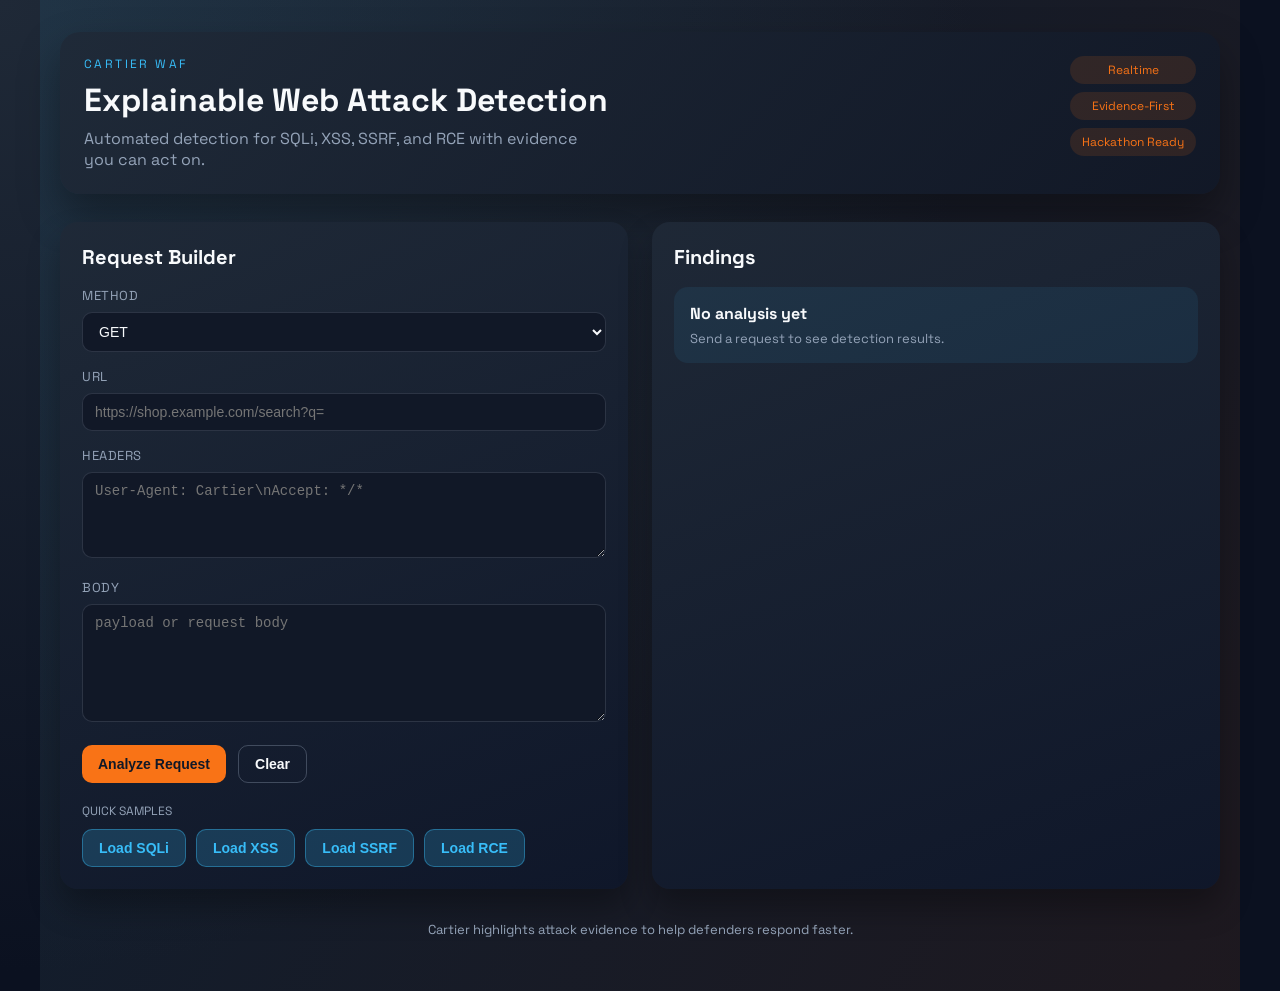
==== python/static/index.html @ ab7e3dc1 "Add Cartier WAF (Python + Java + UI)" ====
<!doctype html>
<html lang="en">
  <head>
    <meta charset="utf-8" />
    <meta name="viewport" content="width=device-width, initial-scale=1" />
    <title>Cartier | Explainable WAF Detection</title>
    <link rel="stylesheet" href="styles.css" />
  </head>
  <body>
    <div class="page">
      <header class="hero">
        <div>
          <p class="eyebrow">Cartier WAF</p>
          <h1>Explainable Web Attack Detection</h1>
          <p class="subtitle">Automated detection for SQLi, XSS, SSRF, and RCE with evidence you can act on.</p>
        </div>
        <div class="hero-badge">
          <span>Realtime</span>
          <span>Evidence-First</span>
          <span>Hackathon Ready</span>
        </div>
      </header>

      <main class="grid">
        <section class="panel input-panel">
          <h2>Request Builder</h2>
          <label>Method</label>
          <select id="method">
            <option>GET</option>
            <option>POST</option>
            <option>PUT</option>
            <option>DELETE</option>
          </select>

          <label>URL</label>
          <input id="url" type="text" placeholder="https://shop.example.com/search?q=" />

          <label>Headers</label>
          <textarea id="headers" rows="4" placeholder="User-Agent: Cartier\nAccept: */*"></textarea>

          <label>Body</label>
          <textarea id="body" rows="6" placeholder="payload or request body"></textarea>

          <div class="actions">
            <button id="analyze">Analyze Request</button>
            <button class="ghost" id="clear">Clear</button>
          </div>

          <div class="samples">
            <p class="section-label">Quick samples</p>
            <div class="sample-buttons">
              <button data-sample="sqli">Load SQLi</button>
              <button data-sample="xss">Load XSS</button>
              <button data-sample="ssrf">Load SSRF</button>
              <button data-sample="rce">Load RCE</button>
            </div>
          </div>
        </section>

        <section class="panel results-panel">
          <h2>Findings</h2>
          <div id="summary" class="summary"></div>
          <div id="findings" class="findings"></div>
        </section>
      </main>

      <footer>
        <p>Cartier highlights attack evidence to help defenders respond faster.</p>
      </footer>
    </div>
    <script src="app.js"></script>
  </body>
</html>
---- python/static/styles.css ----
@import url("https://fonts.googleapis.com/css2?family=Space+Grotesk:wght@400;600;700&display=swap");

:root {
  --bg: #0f172a;
  --panel: #111827;
  --panel-accent: #1f2937;
  --text: #f8fafc;
  --muted: #94a3b8;
  --accent: #f97316;
  --accent-2: #38bdf8;
  --good: #22c55e;
  --warn: #facc15;
  --bad: #ef4444;
}

* {
  box-sizing: border-box;
}

body {
  margin: 0;
  font-family: "Space Grotesk", "IBM Plex Sans", "Trebuchet MS", sans-serif;
  background: radial-gradient(circle at top left, #1f2937, #0b1120 60%);
  color: var(--text);
  min-height: 100vh;
}

.page {
  max-width: 1200px;
  margin: 0 auto;
  padding: 32px 20px 40px;
  background-image: linear-gradient(120deg, rgba(56, 189, 248, 0.08), rgba(249, 115, 22, 0.08));
  background-size: cover;
}

.hero {
  display: flex;
  align-items: flex-start;
  justify-content: space-between;
  gap: 24px;
  padding: 24px;
  border-radius: 20px;
  background: linear-gradient(135deg, rgba(31, 41, 55, 0.9), rgba(17, 24, 39, 0.95));
  box-shadow: 0 20px 40px rgba(0, 0, 0, 0.35);
  animation: fadeIn 0.8s ease;
}

.eyebrow {
  letter-spacing: 0.2em;
  text-transform: uppercase;
  font-size: 12px;
  color: var(--accent-2);
  margin: 0 0 8px;
}

h1 {
  margin: 0;
  font-size: 32px;
}

.subtitle {
  margin: 8px 0 0;
  color: var(--muted);
  max-width: 520px;
}

.hero-badge {
  display: flex;
  flex-direction: column;
  gap: 8px;
}

.hero-badge span {
  padding: 6px 12px;
  border-radius: 999px;
  background: rgba(249, 115, 22, 0.12);
  color: var(--accent);
  font-size: 12px;
  text-align: center;
}

.grid {
  display: grid;
  grid-template-columns: repeat(auto-fit, minmax(280px, 1fr));
  gap: 24px;
  margin-top: 28px;
}

.panel {
  background: linear-gradient(160deg, rgba(31, 41, 55, 0.92), rgba(15, 23, 42, 0.98));
  border-radius: 18px;
  padding: 22px;
  box-shadow: 0 18px 32px rgba(0, 0, 0, 0.3);
  animation: riseIn 0.6s ease;
}

.panel h2 {
  margin-top: 0;
  font-size: 20px;
}

label {
  display: block;
  margin-top: 16px;
  color: var(--muted);
  font-size: 13px;
  letter-spacing: 0.04em;
  text-transform: uppercase;
}

input,
select,
textarea {
  width: 100%;
  margin-top: 8px;
  padding: 10px 12px;
  border-radius: 10px;
  border: 1px solid rgba(148, 163, 184, 0.2);
  background: var(--panel);
  color: var(--text);
  font-size: 14px;
}

textarea {
  resize: vertical;
}

.actions {
  display: flex;
  gap: 12px;
  margin-top: 18px;
}

button {
  border: none;
  border-radius: 10px;
  padding: 10px 16px;
  font-size: 14px;
  cursor: pointer;
  background: var(--accent);
  color: #111827;
  font-weight: 600;
  transition: transform 0.2s ease, box-shadow 0.2s ease;
}

button:hover {
  transform: translateY(-2px);
  box-shadow: 0 8px 16px rgba(249, 115, 22, 0.3);
}

button.ghost {
  background: transparent;
  border: 1px solid rgba(148, 163, 184, 0.35);
  color: var(--text);
}

.samples {
  margin-top: 20px;
}

.section-label {
  margin: 0 0 10px;
  color: var(--muted);
  font-size: 12px;
  text-transform: uppercase;
}

.sample-buttons {
  display: flex;
  flex-wrap: wrap;
  gap: 10px;
}

.sample-buttons button {
  background: rgba(56, 189, 248, 0.2);
  color: var(--accent-2);
  border: 1px solid rgba(56, 189, 248, 0.4);
}

.summary {
  padding: 16px;
  border-radius: 14px;
  background: rgba(56, 189, 248, 0.08);
  margin-bottom: 16px;
}

.summary h3 {
  margin: 0;
  font-size: 16px;
}

.summary p {
  margin: 6px 0 0;
  color: var(--muted);
  font-size: 13px;
}

.finding {
  padding: 14px;
  border-radius: 14px;
  background: var(--panel-accent);
  margin-bottom: 12px;
  border-left: 4px solid var(--accent-2);
}

.finding h4 {
  margin: 0 0 6px;
  font-size: 15px;
}

.finding small {
  color: var(--muted);
}

.evidence {
  margin-top: 10px;
  font-size: 13px;
  color: var(--text);
}

.evidence div {
  padding: 8px 10px;
  background: rgba(15, 23, 42, 0.8);
  border-radius: 10px;
  margin-top: 6px;
  border: 1px solid rgba(148, 163, 184, 0.15);
}

footer {
  margin-top: 32px;
  text-align: center;
  color: var(--muted);
  font-size: 13px;
}

@keyframes fadeIn {
  from {
    opacity: 0;
    transform: translateY(-10px);
  }
  to {
    opacity: 1;
    transform: translateY(0);
  }
}

@keyframes riseIn {
  from {
    opacity: 0;
    transform: translateY(12px);
  }
  to {
    opacity: 1;
    transform: translateY(0);
  }
}

@media (max-width: 900px) {
  .hero {
    flex-direction: column;
  }

  .hero-badge {
    flex-direction: row;
    flex-wrap: wrap;
  }
}
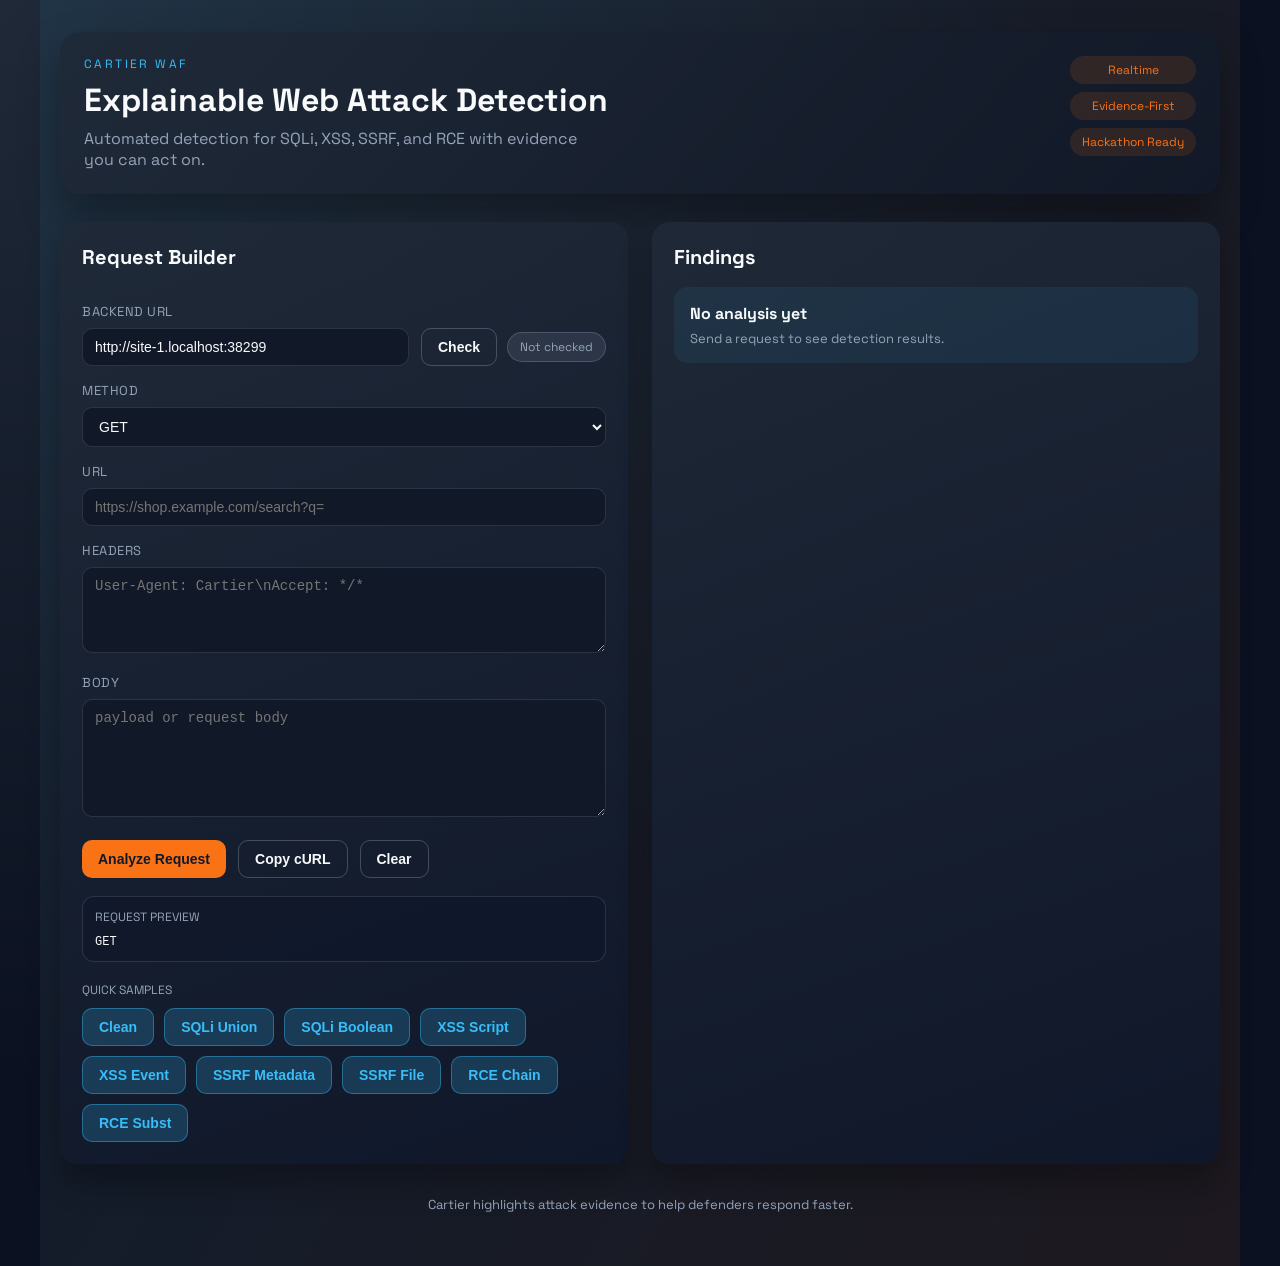
==== commit 98975db9: "Improve UI and add more samples" ====
--- a/python/static/index.html
+++ b/python/static/index.html
@@ -24,6 +24,17 @@
       <main class="grid">
         <section class="panel input-panel">
           <h2>Request Builder</h2>
+          <div class="backend-row">
+            <div class="backend-field">
+              <label>Backend URL</label>
+              <input id="backend" type="text" placeholder="http://localhost:8080" />
+            </div>
+            <div class="backend-actions">
+              <button class="ghost" id="check">Check</button>
+              <span id="status" class="status-pill neutral">Not checked</span>
+            </div>
+          </div>
+
           <label>Method</label>
           <select id="method">
             <option>GET</option>
@@ -43,16 +54,27 @@
 
           <div class="actions">
             <button id="analyze">Analyze Request</button>
+            <button class="ghost" id="copy">Copy cURL</button>
             <button class="ghost" id="clear">Clear</button>
+          </div>
+
+          <div class="preview">
+            <p class="section-label">Request Preview</p>
+            <pre id="preview"></pre>
           </div>
 
           <div class="samples">
             <p class="section-label">Quick samples</p>
             <div class="sample-buttons">
-              <button data-sample="sqli">Load SQLi</button>
-              <button data-sample="xss">Load XSS</button>
-              <button data-sample="ssrf">Load SSRF</button>
-              <button data-sample="rce">Load RCE</button>
+              <button data-sample="clean">Clean</button>
+              <button data-sample="sqli_union">SQLi Union</button>
+              <button data-sample="sqli_boolean">SQLi Boolean</button>
+              <button data-sample="xss_script">XSS Script</button>
+              <button data-sample="xss_event">XSS Event</button>
+              <button data-sample="ssrf_meta">SSRF Metadata</button>
+              <button data-sample="ssrf_file">SSRF File</button>
+              <button data-sample="rce_chain">RCE Chain</button>
+              <button data-sample="rce_subst">RCE Subst</button>
             </div>
           </div>
         </section>
--- a/python/static/styles.css
+++ b/python/static/styles.css
@@ -99,6 +99,49 @@
   font-size: 20px;
 }
 
+.backend-row {
+  display: flex;
+  flex-wrap: wrap;
+  gap: 12px;
+  align-items: flex-end;
+  margin-bottom: 10px;
+}
+
+.backend-field {
+  flex: 1 1 220px;
+}
+
+.backend-actions {
+  display: flex;
+  gap: 10px;
+  align-items: center;
+  margin-top: 22px;
+}
+
+.status-pill {
+  display: inline-flex;
+  align-items: center;
+  padding: 6px 12px;
+  border-radius: 999px;
+  font-size: 12px;
+  border: 1px solid rgba(148, 163, 184, 0.3);
+}
+
+.status-pill.good {
+  background: rgba(34, 197, 94, 0.15);
+  color: var(--good);
+}
+
+.status-pill.bad {
+  background: rgba(239, 68, 68, 0.15);
+  color: var(--bad);
+}
+
+.status-pill.neutral {
+  background: rgba(148, 163, 184, 0.15);
+  color: var(--muted);
+}
+
 label {
   display: block;
   margin-top: 16px;
@@ -127,6 +170,7 @@
 
 .actions {
   display: flex;
+  flex-wrap: wrap;
   gap: 12px;
   margin-top: 18px;
 }
@@ -158,6 +202,22 @@
   margin-top: 20px;
 }
 
+.preview {
+  margin-top: 18px;
+  background: rgba(15, 23, 42, 0.7);
+  border-radius: 12px;
+  padding: 12px;
+  border: 1px solid rgba(148, 163, 184, 0.2);
+}
+
+.preview pre {
+  margin: 0;
+  white-space: pre-wrap;
+  word-break: break-word;
+  font-size: 12px;
+  color: var(--text);
+}
+
 .section-label {
   margin: 0 0 10px;
   color: var(--muted);
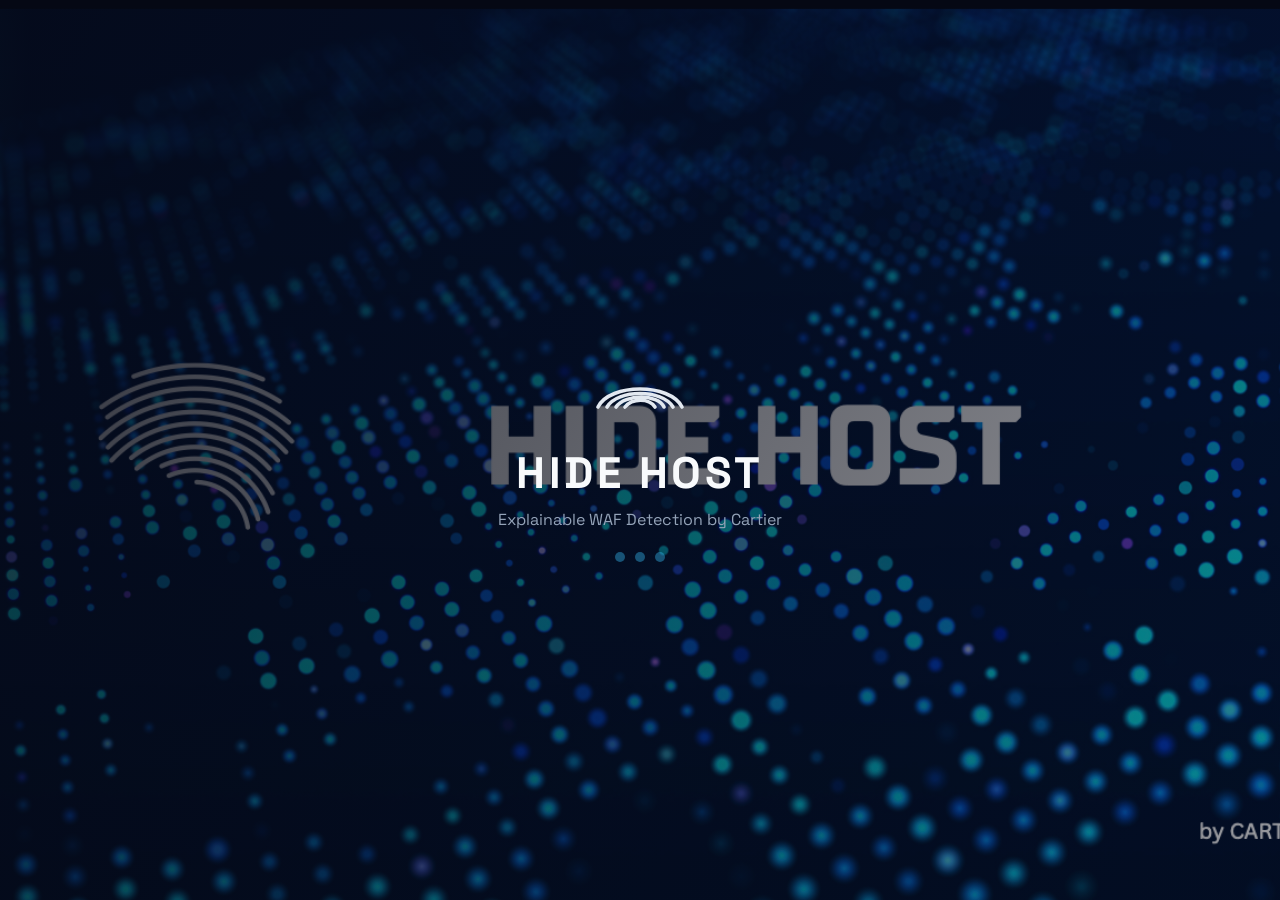
==== commit ff75fab4: "Add loading screen and login UI" ====
--- a/python/static/index.html
+++ b/python/static/index.html
@@ -3,93 +3,141 @@
   <head>
     <meta charset="utf-8" />
     <meta name="viewport" content="width=device-width, initial-scale=1" />
-    <title>Cartier | Explainable WAF Detection</title>
+    <title>HIDE HOST | Cartier WAF</title>
     <link rel="stylesheet" href="styles.css" />
   </head>
   <body>
-    <div class="page">
-      <header class="hero">
-        <div>
-          <p class="eyebrow">Cartier WAF</p>
-          <h1>Explainable Web Attack Detection</h1>
-          <p class="subtitle">Automated detection for SQLi, XSS, SSRF, and RCE with evidence you can act on.</p>
+    <div id="loading" class="loading-screen">
+      <div class="loading-overlay"></div>
+      <div class="loading-content">
+        <div class="brand-mark">
+          <svg viewBox="0 0 200 140" aria-hidden="true">
+            <path d="M30 110c20-40 120-40 140 0" />
+            <path d="M45 110c18-30 92-30 110 0" />
+            <path d="M60 110c15-22 70-22 80 0" />
+            <path d="M75 110c12-15 40-15 50 0" />
+          </svg>
         </div>
-        <div class="hero-badge">
-          <span>Realtime</span>
-          <span>Evidence-First</span>
-          <span>Hackathon Ready</span>
+        <h1>HIDE HOST</h1>
+        <p class="loading-tag">Explainable WAF Detection by Cartier</p>
+        <div class="loading-dots">
+          <span></span><span></span><span></span>
         </div>
-      </header>
+      </div>
+    </div>
 
-      <main class="grid">
-        <section class="panel input-panel">
-          <h2>Request Builder</h2>
-          <div class="backend-row">
-            <div class="backend-field">
-              <label>Backend URL</label>
-              <input id="backend" type="text" placeholder="http://localhost:8080" />
-            </div>
-            <div class="backend-actions">
-              <button class="ghost" id="check">Check</button>
-              <span id="status" class="status-pill neutral">Not checked</span>
-            </div>
+    <div id="login" class="login-screen hidden">
+      <div class="login-card">
+        <p class="eyebrow">HIDE HOST Console</p>
+        <h2>Secure Access</h2>
+        <p class="subtitle">Sign in to review live web-attack evidence.</p>
+        <form id="login-form">
+          <label>Username or Email</label>
+          <input id="login-user" type="text" placeholder="analyst@cartier.ai" />
+
+          <label>Password</label>
+          <input id="login-pass" type="password" placeholder="••••••••" />
+
+          <div class="login-row">
+            <label class="checkbox">
+              <input id="remember" type="checkbox" />
+              Remember me
+            </label>
+            <span class="hint">Demo only</span>
           </div>
 
-          <label>Method</label>
-          <select id="method">
-            <option>GET</option>
-            <option>POST</option>
-            <option>PUT</option>
-            <option>DELETE</option>
-          </select>
+          <button type="submit">Enter Console</button>
+          <p id="login-error" class="error hidden">Please enter both fields.</p>
+        </form>
+      </div>
+    </div>
 
-          <label>URL</label>
-          <input id="url" type="text" placeholder="https://shop.example.com/search?q=" />
+    <div id="app" class="app hidden">
+      <div class="page">
+        <header class="hero">
+          <div>
+            <p class="eyebrow">HIDE HOST</p>
+            <h1>Explainable Web Attack Detection</h1>
+            <p class="subtitle">Automated detection for SQLi, XSS, SSRF, and RCE with evidence you can act on.</p>
+          </div>
+          <div class="hero-badge">
+            <span>Realtime</span>
+            <span>Evidence-First</span>
+            <span>Analyst Ready</span>
+          </div>
+        </header>
 
-          <label>Headers</label>
-          <textarea id="headers" rows="4" placeholder="User-Agent: Cartier\nAccept: */*"></textarea>
+        <main class="grid">
+          <section class="panel input-panel">
+            <h2>Request Builder</h2>
+            <div class="backend-row">
+              <div class="backend-field">
+                <label>Backend URL</label>
+                <input id="backend" type="text" placeholder="http://localhost:8080" />
+              </div>
+              <div class="backend-actions">
+                <button class="ghost" id="check">Check</button>
+                <span id="status" class="status-pill neutral">Not checked</span>
+              </div>
+            </div>
 
-          <label>Body</label>
-          <textarea id="body" rows="6" placeholder="payload or request body"></textarea>
+            <label>Method</label>
+            <select id="method">
+              <option>GET</option>
+              <option>POST</option>
+              <option>PUT</option>
+              <option>DELETE</option>
+            </select>
 
-          <div class="actions">
-            <button id="analyze">Analyze Request</button>
-            <button class="ghost" id="copy">Copy cURL</button>
-            <button class="ghost" id="clear">Clear</button>
-          </div>
+            <label>URL</label>
+            <input id="url" type="text" placeholder="https://shop.example.com/search?q=" />
 
-          <div class="preview">
-            <p class="section-label">Request Preview</p>
-            <pre id="preview"></pre>
-          </div>
+            <label>Headers</label>
+            <textarea id="headers" rows="4" placeholder="User-Agent: Cartier\nAccept: */*"></textarea>
 
-          <div class="samples">
-            <p class="section-label">Quick samples</p>
-            <div class="sample-buttons">
-              <button data-sample="clean">Clean</button>
-              <button data-sample="sqli_union">SQLi Union</button>
-              <button data-sample="sqli_boolean">SQLi Boolean</button>
-              <button data-sample="xss_script">XSS Script</button>
-              <button data-sample="xss_event">XSS Event</button>
-              <button data-sample="ssrf_meta">SSRF Metadata</button>
-              <button data-sample="ssrf_file">SSRF File</button>
-              <button data-sample="rce_chain">RCE Chain</button>
-              <button data-sample="rce_subst">RCE Subst</button>
+            <label>Body</label>
+            <textarea id="body" rows="6" placeholder="payload or request body"></textarea>
+
+            <div class="actions">
+              <button id="analyze">Analyze Request</button>
+              <button class="ghost" id="copy">Copy cURL</button>
+              <button class="ghost" id="clear">Clear</button>
             </div>
-          </div>
-        </section>
 
-        <section class="panel results-panel">
-          <h2>Findings</h2>
-          <div id="summary" class="summary"></div>
-          <div id="findings" class="findings"></div>
-        </section>
-      </main>
+            <div class="preview">
+              <p class="section-label">Request Preview</p>
+              <pre id="preview"></pre>
+            </div>
 
-      <footer>
-        <p>Cartier highlights attack evidence to help defenders respond faster.</p>
-      </footer>
+            <div class="samples">
+              <p class="section-label">Quick samples</p>
+              <div class="sample-buttons">
+                <button data-sample="clean">Clean</button>
+                <button data-sample="sqli_union">SQLi Union</button>
+                <button data-sample="sqli_boolean">SQLi Boolean</button>
+                <button data-sample="xss_script">XSS Script</button>
+                <button data-sample="xss_event">XSS Event</button>
+                <button data-sample="ssrf_meta">SSRF Metadata</button>
+                <button data-sample="ssrf_file">SSRF File</button>
+                <button data-sample="rce_chain">RCE Chain</button>
+                <button data-sample="rce_subst">RCE Subst</button>
+              </div>
+            </div>
+          </section>
+
+          <section class="panel results-panel">
+            <h2>Findings</h2>
+            <div id="summary" class="summary"></div>
+            <div id="findings" class="findings"></div>
+          </section>
+        </main>
+
+        <footer>
+          <p>HIDE HOST highlights attack evidence to help defenders respond faster.</p>
+        </footer>
+      </div>
     </div>
+
     <script src="app.js"></script>
   </body>
 </html>
--- a/python/static/styles.css
+++ b/python/static/styles.css
@@ -1,13 +1,13 @@
 @import url("https://fonts.googleapis.com/css2?family=Space+Grotesk:wght@400;600;700&display=swap");
 
 :root {
-  --bg: #0f172a;
-  --panel: #111827;
-  --panel-accent: #1f2937;
+  --bg: #070b1a;
+  --panel: #0e162b;
+  --panel-accent: #13203a;
   --text: #f8fafc;
   --muted: #94a3b8;
-  --accent: #f97316;
-  --accent-2: #38bdf8;
+  --accent: #38bdf8;
+  --accent-2: #22d3ee;
   --good: #22c55e;
   --warn: #facc15;
   --bad: #ef4444;
@@ -20,17 +20,141 @@
 body {
   margin: 0;
   font-family: "Space Grotesk", "IBM Plex Sans", "Trebuchet MS", sans-serif;
-  background: radial-gradient(circle at top left, #1f2937, #0b1120 60%);
+  background: radial-gradient(circle at top left, #0e1a34, #050814 70%);
   color: var(--text);
   min-height: 100vh;
+}
+
+.hidden {
+  display: none;
+}
+
+.loading-screen {
+  position: fixed;
+  inset: 0;
+  background: #050814 url("hide-host.png") center/cover no-repeat;
+  display: grid;
+  place-items: center;
+  z-index: 50;
+  transition: opacity 0.6s ease;
+}
+
+.loading-screen.fade-out {
+  opacity: 0;
+  pointer-events: none;
+}
+
+.loading-overlay {
+  position: absolute;
+  inset: 0;
+  background: linear-gradient(120deg, rgba(5, 8, 20, 0.85), rgba(5, 8, 20, 0.4));
+}
+
+.loading-content {
+  position: relative;
+  text-align: center;
+  z-index: 1;
+}
+
+.loading-content h1 {
+  margin: 12px 0 8px;
+  font-size: 44px;
+  letter-spacing: 0.08em;
+}
+
+.loading-tag {
+  margin: 0 0 22px;
+  color: var(--muted);
+}
+
+.brand-mark svg {
+  width: 120px;
+  height: 90px;
+}
+
+.brand-mark path {
+  fill: none;
+  stroke: #e2e8f0;
+  stroke-width: 6;
+  stroke-linecap: round;
+}
+
+.loading-dots {
+  display: flex;
+  gap: 10px;
+  justify-content: center;
+}
+
+.loading-dots span {
+  width: 10px;
+  height: 10px;
+  border-radius: 50%;
+  background: var(--accent);
+  opacity: 0.4;
+  animation: pulse 1.2s infinite;
+}
+
+.loading-dots span:nth-child(2) {
+  animation-delay: 0.2s;
+}
+
+.loading-dots span:nth-child(3) {
+  animation-delay: 0.4s;
+}
+
+.login-screen {
+  position: fixed;
+  inset: 0;
+  background: radial-gradient(circle at 20% 20%, rgba(34, 211, 238, 0.15), transparent 50%),
+    radial-gradient(circle at 70% 10%, rgba(56, 189, 248, 0.2), transparent 40%),
+    #050814;
+  display: grid;
+  place-items: center;
+  z-index: 40;
+}
+
+.login-card {
+  width: min(420px, 92vw);
+  background: rgba(14, 22, 43, 0.92);
+  border-radius: 20px;
+  padding: 28px;
+  box-shadow: 0 30px 60px rgba(0, 0, 0, 0.45);
+  border: 1px solid rgba(56, 189, 248, 0.2);
+}
+
+.login-row {
+  display: flex;
+  align-items: center;
+  justify-content: space-between;
+  margin-top: 14px;
+  color: var(--muted);
+  font-size: 12px;
+}
+
+.checkbox {
+  display: flex;
+  align-items: center;
+  gap: 8px;
+  font-size: 12px;
+}
+
+.error {
+  color: var(--bad);
+  margin-top: 12px;
+  font-size: 12px;
 }
 
 .page {
   max-width: 1200px;
   margin: 0 auto;
   padding: 32px 20px 40px;
-  background-image: linear-gradient(120deg, rgba(56, 189, 248, 0.08), rgba(249, 115, 22, 0.08));
-  background-size: cover;
+  background-image: radial-gradient(circle, rgba(56, 189, 248, 0.06) 1px, transparent 2px);
+  background-size: 26px 26px;
+}
+
+.muted {
+  color: var(--muted);
+  font-size: 13px;
 }
 
 .hero {
@@ -40,7 +164,7 @@
   gap: 24px;
   padding: 24px;
   border-radius: 20px;
-  background: linear-gradient(135deg, rgba(31, 41, 55, 0.9), rgba(17, 24, 39, 0.95));
+  background: linear-gradient(135deg, rgba(14, 22, 43, 0.9), rgba(5, 8, 20, 0.95));
   box-shadow: 0 20px 40px rgba(0, 0, 0, 0.35);
   animation: fadeIn 0.8s ease;
 }
@@ -49,7 +173,7 @@
   letter-spacing: 0.2em;
   text-transform: uppercase;
   font-size: 12px;
-  color: var(--accent-2);
+  color: var(--accent);
   margin: 0 0 8px;
 }
 
@@ -73,7 +197,7 @@
 .hero-badge span {
   padding: 6px 12px;
   border-radius: 999px;
-  background: rgba(249, 115, 22, 0.12);
+  background: rgba(56, 189, 248, 0.12);
   color: var(--accent);
   font-size: 12px;
   text-align: center;
@@ -87,11 +211,12 @@
 }
 
 .panel {
-  background: linear-gradient(160deg, rgba(31, 41, 55, 0.92), rgba(15, 23, 42, 0.98));
+  background: linear-gradient(160deg, rgba(14, 22, 43, 0.92), rgba(9, 14, 30, 0.98));
   border-radius: 18px;
   padding: 22px;
   box-shadow: 0 18px 32px rgba(0, 0, 0, 0.3);
   animation: riseIn 0.6s ease;
+  border: 1px solid rgba(56, 189, 248, 0.08);
 }
 
 .panel h2 {
@@ -182,14 +307,14 @@
   font-size: 14px;
   cursor: pointer;
   background: var(--accent);
-  color: #111827;
+  color: #081018;
   font-weight: 600;
   transition: transform 0.2s ease, box-shadow 0.2s ease;
 }
 
 button:hover {
   transform: translateY(-2px);
-  box-shadow: 0 8px 16px rgba(249, 115, 22, 0.3);
+  box-shadow: 0 8px 16px rgba(56, 189, 248, 0.3);
 }
 
 button.ghost {
@@ -202,9 +327,28 @@
   margin-top: 20px;
 }
 
+.section-label {
+  margin: 0 0 10px;
+  color: var(--muted);
+  font-size: 12px;
+  text-transform: uppercase;
+}
+
+.sample-buttons {
+  display: flex;
+  flex-wrap: wrap;
+  gap: 10px;
+}
+
+.sample-buttons button {
+  background: rgba(56, 189, 248, 0.15);
+  color: var(--accent);
+  border: 1px solid rgba(56, 189, 248, 0.35);
+}
+
 .preview {
   margin-top: 18px;
-  background: rgba(15, 23, 42, 0.7);
+  background: rgba(8, 14, 30, 0.7);
   border-radius: 12px;
   padding: 12px;
   border: 1px solid rgba(148, 163, 184, 0.2);
@@ -216,25 +360,6 @@
   word-break: break-word;
   font-size: 12px;
   color: var(--text);
-}
-
-.section-label {
-  margin: 0 0 10px;
-  color: var(--muted);
-  font-size: 12px;
-  text-transform: uppercase;
-}
-
-.sample-buttons {
-  display: flex;
-  flex-wrap: wrap;
-  gap: 10px;
-}
-
-.sample-buttons button {
-  background: rgba(56, 189, 248, 0.2);
-  color: var(--accent-2);
-  border: 1px solid rgba(56, 189, 248, 0.4);
 }
 
 .summary {
@@ -260,7 +385,7 @@
   border-radius: 14px;
   background: var(--panel-accent);
   margin-bottom: 12px;
-  border-left: 4px solid var(--accent-2);
+  border-left: 4px solid var(--accent);
 }
 
 .finding h4 {
@@ -280,7 +405,7 @@
 
 .evidence div {
   padding: 8px 10px;
-  background: rgba(15, 23, 42, 0.8);
+  background: rgba(5, 8, 20, 0.8);
   border-radius: 10px;
   margin-top: 6px;
   border: 1px solid rgba(148, 163, 184, 0.15);
@@ -315,6 +440,18 @@
   }
 }
 
+@keyframes pulse {
+  0%,
+  100% {
+    transform: scale(0.8);
+    opacity: 0.4;
+  }
+  50% {
+    transform: scale(1.1);
+    opacity: 1;
+  }
+}
+
 @media (max-width: 900px) {
   .hero {
     flex-direction: column;
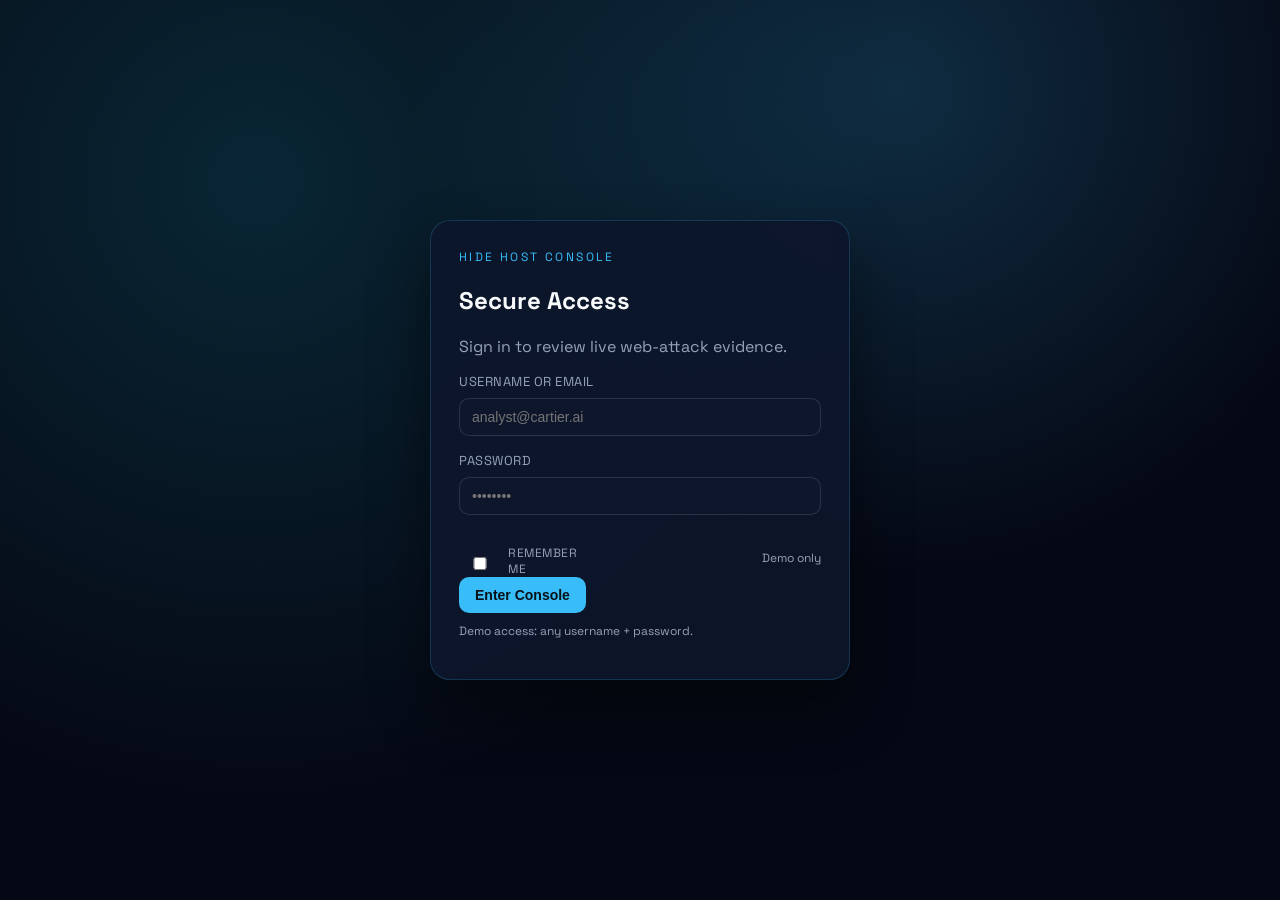
==== commit 52642976: "Fix login flow and improve resilience" ====
--- a/python/static/index.html
+++ b/python/static/index.html
@@ -46,7 +46,8 @@
             <span class="hint">Demo only</span>
           </div>
 
-          <button type="submit">Enter Console</button>
+          <button id="login-button" type="submit">Enter Console</button>
+          <p class="hint">Demo access: any username + password.</p>
           <p id="login-error" class="error hidden">Please enter both fields.</p>
         </form>
       </div>
--- a/python/static/styles.css
+++ b/python/static/styles.css
@@ -131,6 +131,12 @@
   font-size: 12px;
 }
 
+.hint {
+  color: var(--muted);
+  font-size: 12px;
+  margin-top: 10px;
+}
+
 .checkbox {
   display: flex;
   align-items: center;
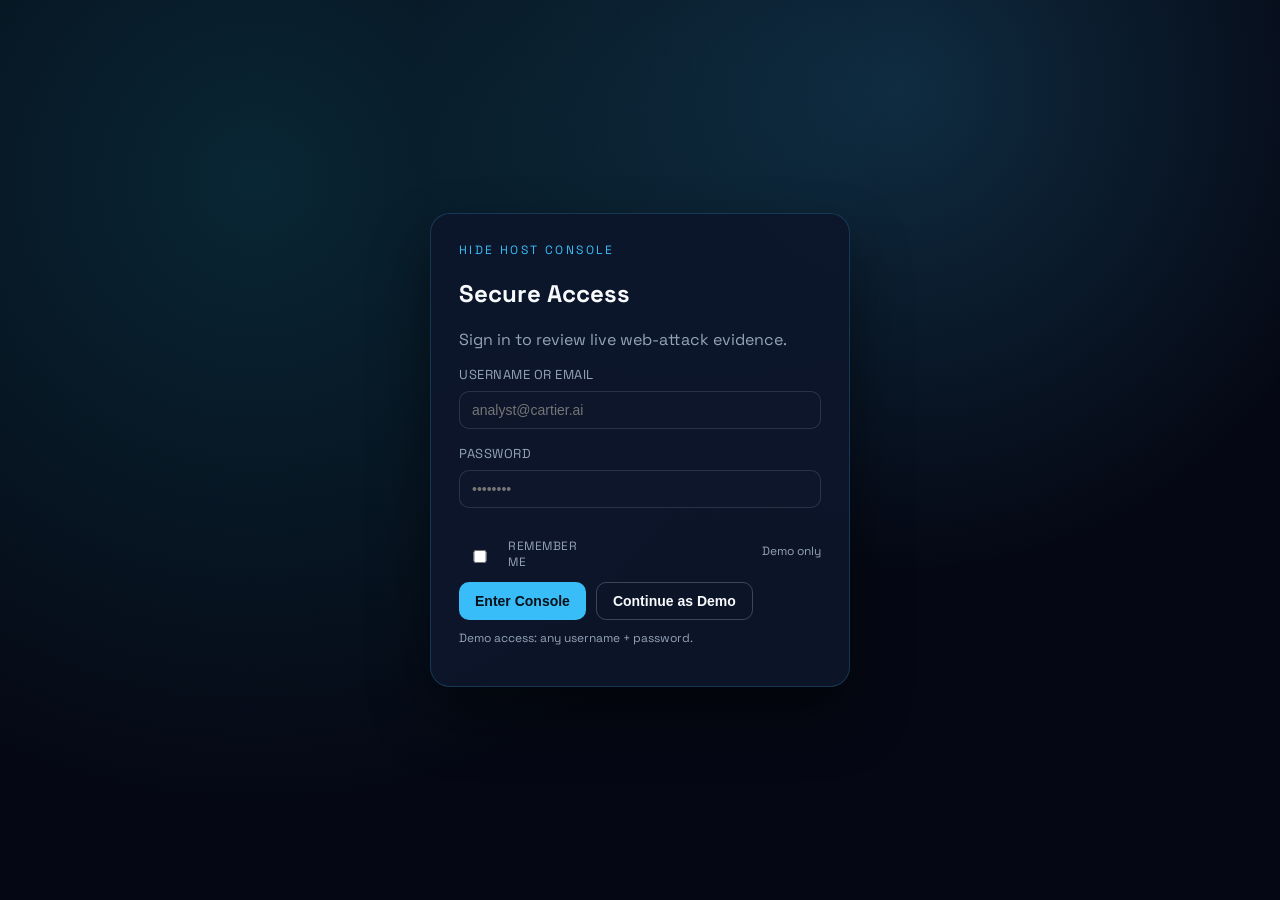
==== commit e5add327: "Add demo login fallback and cache bust" ====
--- a/python/static/index.html
+++ b/python/static/index.html
@@ -4,7 +4,7 @@
     <meta charset="utf-8" />
     <meta name="viewport" content="width=device-width, initial-scale=1" />
     <title>HIDE HOST | Cartier WAF</title>
-    <link rel="stylesheet" href="styles.css" />
+    <link rel="stylesheet" href="styles.css?v=3" />
   </head>
   <body>
     <div id="loading" class="loading-screen">
@@ -46,7 +46,10 @@
             <span class="hint">Demo only</span>
           </div>
 
-          <button id="login-button" type="submit">Enter Console</button>
+          <div class="login-actions">
+            <button id="login-button" type="submit">Enter Console</button>
+            <button id="skip-login" type="button" class="ghost">Continue as Demo</button>
+          </div>
           <p class="hint">Demo access: any username + password.</p>
           <p id="login-error" class="error hidden">Please enter both fields.</p>
         </form>
@@ -139,6 +142,6 @@
       </div>
     </div>
 
-    <script src="app.js"></script>
+    <script src="app.js?v=3"></script>
   </body>
 </html>
--- a/python/static/styles.css
+++ b/python/static/styles.css
@@ -122,6 +122,13 @@
   border: 1px solid rgba(56, 189, 248, 0.2);
 }
 
+.login-actions {
+  display: flex;
+  flex-wrap: wrap;
+  gap: 10px;
+  margin-top: 12px;
+}
+
 .login-row {
   display: flex;
   align-items: center;
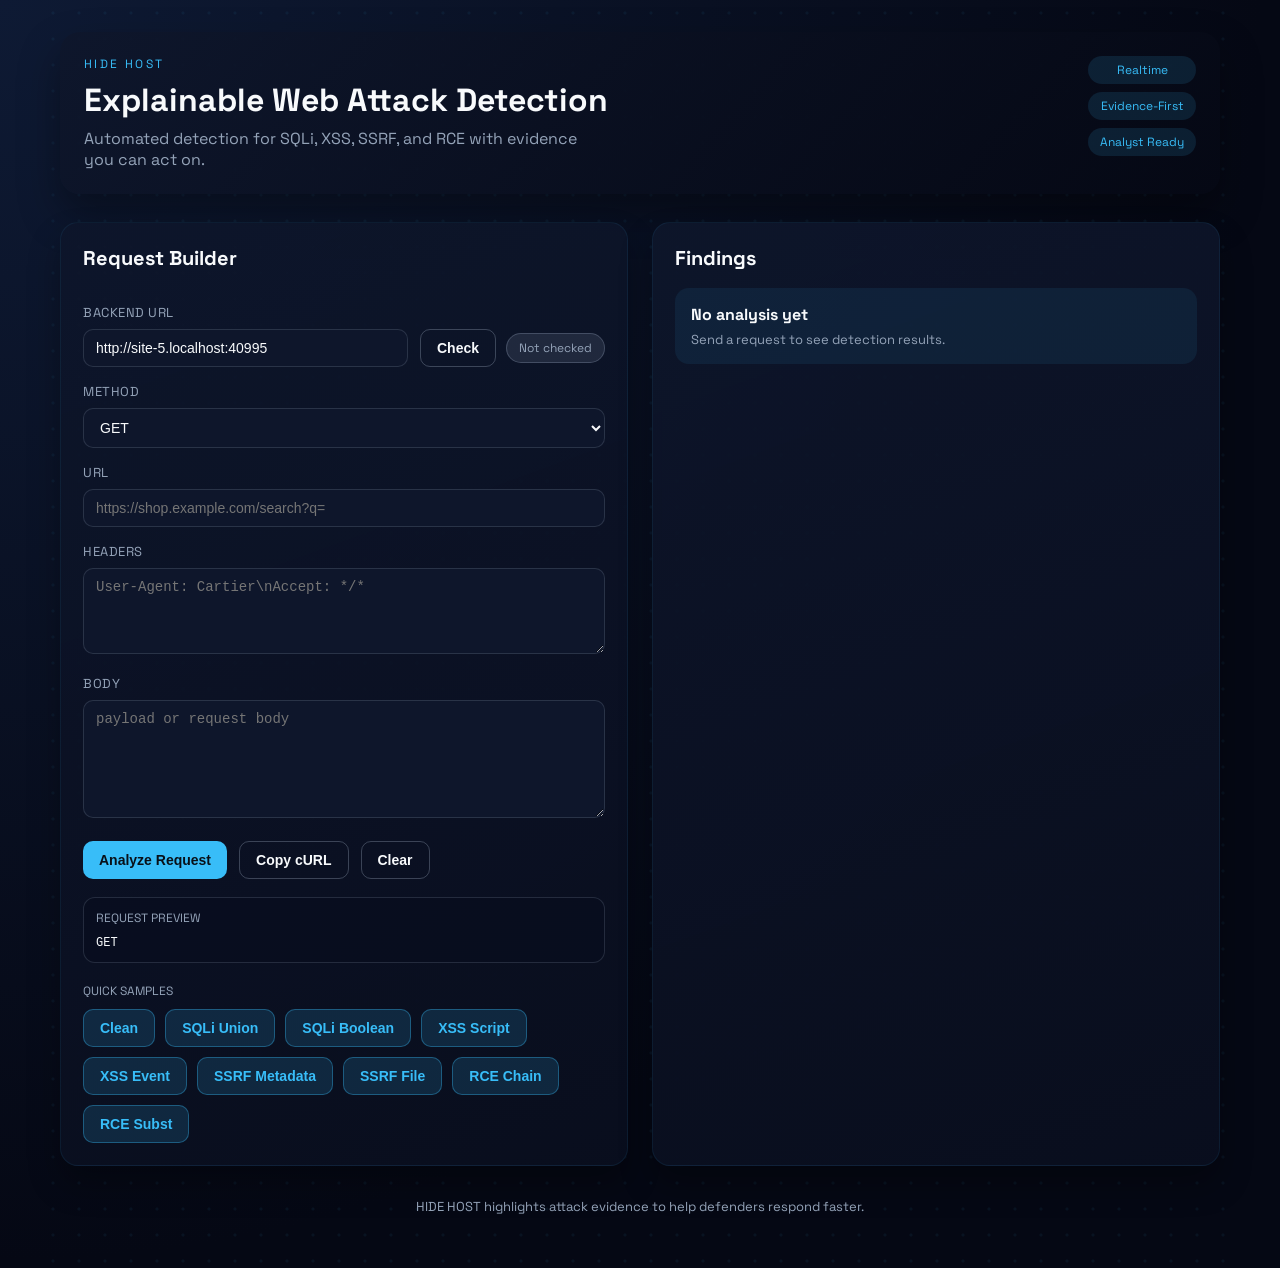
==== commit de408165: "Remove login and show app after loading" ====
--- a/python/static/index.html
+++ b/python/static/index.html
@@ -23,36 +23,6 @@
         <div class="loading-dots">
           <span></span><span></span><span></span>
         </div>
-      </div>
-    </div>
-
-    <div id="login" class="login-screen hidden">
-      <div class="login-card">
-        <p class="eyebrow">HIDE HOST Console</p>
-        <h2>Secure Access</h2>
-        <p class="subtitle">Sign in to review live web-attack evidence.</p>
-        <form id="login-form">
-          <label>Username or Email</label>
-          <input id="login-user" type="text" placeholder="analyst@cartier.ai" />
-
-          <label>Password</label>
-          <input id="login-pass" type="password" placeholder="••••••••" />
-
-          <div class="login-row">
-            <label class="checkbox">
-              <input id="remember" type="checkbox" />
-              Remember me
-            </label>
-            <span class="hint">Demo only</span>
-          </div>
-
-          <div class="login-actions">
-            <button id="login-button" type="submit">Enter Console</button>
-            <button id="skip-login" type="button" class="ghost">Continue as Demo</button>
-          </div>
-          <p class="hint">Demo access: any username + password.</p>
-          <p id="login-error" class="error hidden">Please enter both fields.</p>
-        </form>
       </div>
     </div>
 
--- a/python/static/styles.css
+++ b/python/static/styles.css
@@ -102,61 +102,6 @@
   animation-delay: 0.4s;
 }
 
-.login-screen {
-  position: fixed;
-  inset: 0;
-  background: radial-gradient(circle at 20% 20%, rgba(34, 211, 238, 0.15), transparent 50%),
-    radial-gradient(circle at 70% 10%, rgba(56, 189, 248, 0.2), transparent 40%),
-    #050814;
-  display: grid;
-  place-items: center;
-  z-index: 40;
-}
-
-.login-card {
-  width: min(420px, 92vw);
-  background: rgba(14, 22, 43, 0.92);
-  border-radius: 20px;
-  padding: 28px;
-  box-shadow: 0 30px 60px rgba(0, 0, 0, 0.45);
-  border: 1px solid rgba(56, 189, 248, 0.2);
-}
-
-.login-actions {
-  display: flex;
-  flex-wrap: wrap;
-  gap: 10px;
-  margin-top: 12px;
-}
-
-.login-row {
-  display: flex;
-  align-items: center;
-  justify-content: space-between;
-  margin-top: 14px;
-  color: var(--muted);
-  font-size: 12px;
-}
-
-.hint {
-  color: var(--muted);
-  font-size: 12px;
-  margin-top: 10px;
-}
-
-.checkbox {
-  display: flex;
-  align-items: center;
-  gap: 8px;
-  font-size: 12px;
-}
-
-.error {
-  color: var(--bad);
-  margin-top: 12px;
-  font-size: 12px;
-}
-
 .page {
   max-width: 1200px;
   margin: 0 auto;
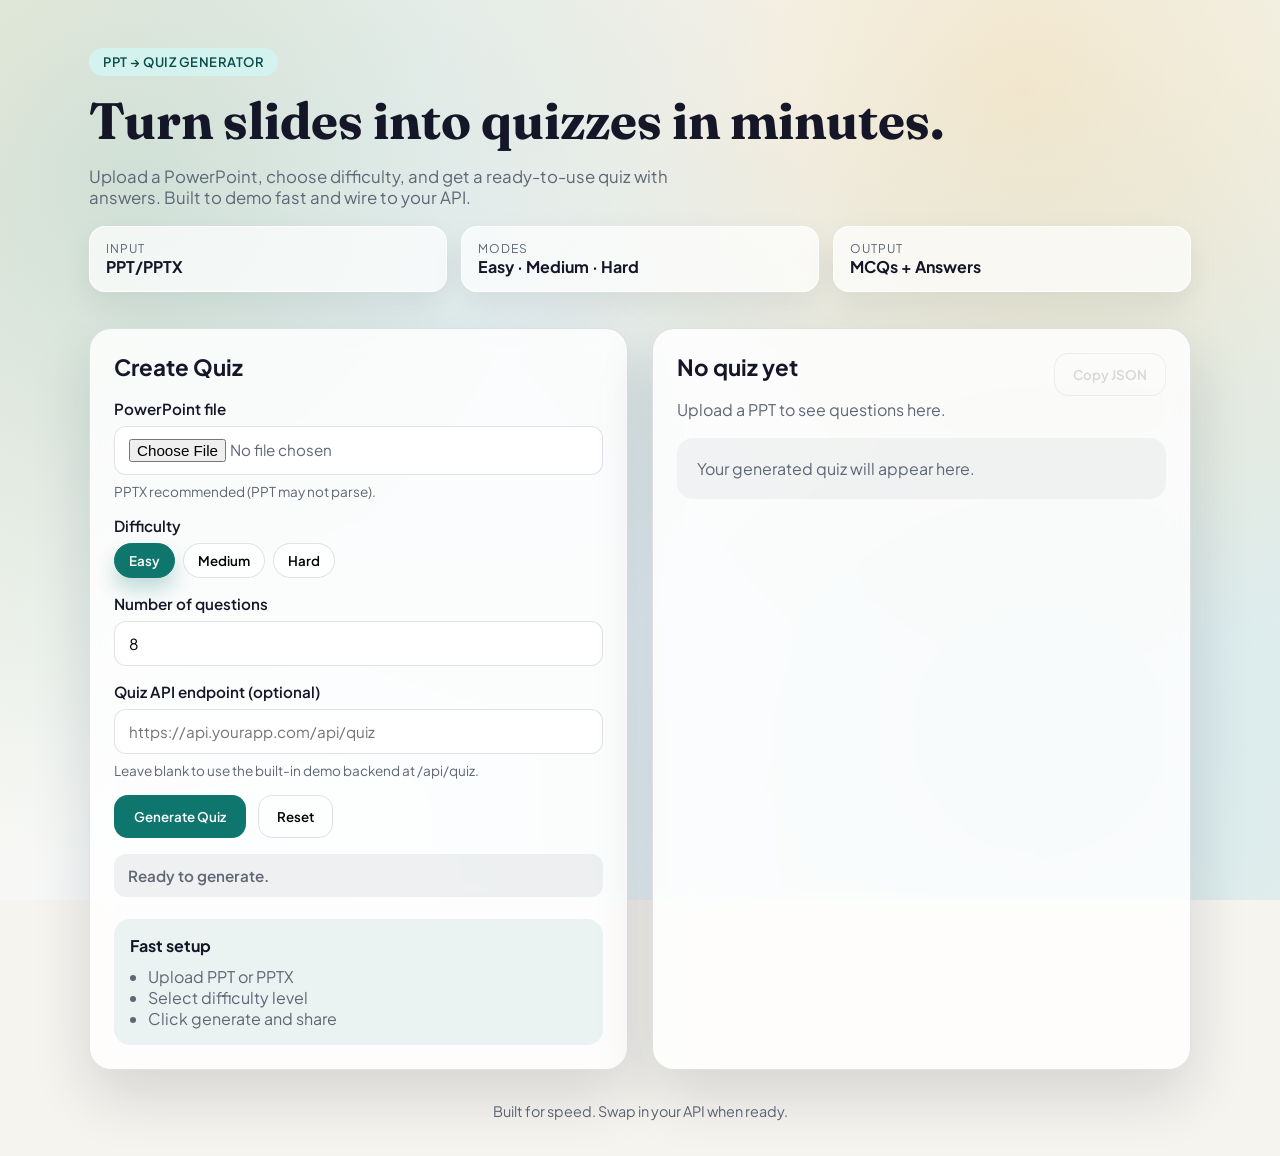
==== commit c8d4b831: "Add Slide2Quiz UI and Groq quiz generation" ====
--- a/python/static/index.html
+++ b/python/static/index.html
@@ -1,117 +1,110 @@
-<!doctype html>
+<!DOCTYPE html>
 <html lang="en">
   <head>
-    <meta charset="utf-8" />
+    <meta charset="UTF-8" />
     <meta name="viewport" content="width=device-width, initial-scale=1" />
-    <title>HIDE HOST | Cartier WAF</title>
-    <link rel="stylesheet" href="styles.css?v=3" />
+    <title>Slide2Quiz</title>
+    <link rel="stylesheet" href="styles.css" />
   </head>
   <body>
-    <div id="loading" class="loading-screen">
-      <div class="loading-overlay"></div>
-      <div class="loading-content">
-        <div class="brand-mark">
-          <svg viewBox="0 0 200 140" aria-hidden="true">
-            <path d="M30 110c20-40 120-40 140 0" />
-            <path d="M45 110c18-30 92-30 110 0" />
-            <path d="M60 110c15-22 70-22 80 0" />
-            <path d="M75 110c12-15 40-15 50 0" />
-          </svg>
+    <div class="bg"></div>
+    <div class="page">
+      <header class="hero">
+        <div class="badge">PPT → Quiz Generator</div>
+        <h1>Turn slides into quizzes in minutes.</h1>
+        <p>
+          Upload a PowerPoint, choose difficulty, and get a ready-to-use quiz with
+          answers. Built to demo fast and wire to your API.
+        </p>
+        <div class="hero-meta">
+          <div class="meta-card">
+            <span>Input</span>
+            <strong>PPT/PPTX</strong>
+          </div>
+          <div class="meta-card">
+            <span>Modes</span>
+            <strong>Easy · Medium · Hard</strong>
+          </div>
+          <div class="meta-card">
+            <span>Output</span>
+            <strong>MCQs + Answers</strong>
+          </div>
         </div>
-        <h1>HIDE HOST</h1>
-        <p class="loading-tag">Explainable WAF Detection by Cartier</p>
-        <div class="loading-dots">
-          <span></span><span></span><span></span>
-        </div>
-      </div>
+      </header>
+
+      <main class="grid">
+        <section class="panel">
+          <h2>Create Quiz</h2>
+          <form id="quiz-form" class="form">
+            <label class="field">
+              <span>PowerPoint file</span>
+              <input id="ppt-file" type="file" accept=".ppt,.pptx" />
+              <small id="file-hint">PPTX recommended (PPT may not parse).</small>
+            </label>
+
+            <div class="field">
+              <span>Difficulty</span>
+              <div class="difficulty" id="difficulty-group">
+                <button type="button" class="pill active" data-value="easy">Easy</button>
+                <button type="button" class="pill" data-value="medium">Medium</button>
+                <button type="button" class="pill" data-value="hard">Hard</button>
+              </div>
+              <input type="hidden" id="difficulty" value="easy" />
+            </div>
+
+            <label class="field">
+              <span>Number of questions</span>
+              <input id="question-count" type="number" min="3" max="20" value="8" />
+            </label>
+
+            <label class="field">
+              <span>Quiz API endpoint (optional)</span>
+              <input
+                id="api-url"
+                type="url"
+                placeholder="https://api.yourapp.com/api/quiz"
+              />
+              <small>Leave blank to use the built-in demo backend at /api/quiz.</small>
+            </label>
+
+            <div class="actions">
+              <button id="generate" class="primary" type="submit">Generate Quiz</button>
+              <button id="reset" class="ghost" type="button">Reset</button>
+            </div>
+          </form>
+
+          <div class="status neutral" id="status">Ready to generate.</div>
+
+          <div class="tips">
+            <h3>Fast setup</h3>
+            <ul>
+              <li>Upload PPT or PPTX</li>
+              <li>Select difficulty level</li>
+              <li>Click generate and share</li>
+            </ul>
+          </div>
+        </section>
+
+        <section class="panel results">
+          <div class="results-header">
+            <div>
+              <h2 id="result-title">No quiz yet</h2>
+              <p id="result-meta">Upload a PPT to see questions here.</p>
+            </div>
+            <div class="results-actions">
+              <button id="copy-json" class="ghost" disabled>Copy JSON</button>
+            </div>
+          </div>
+
+          <div id="questions" class="question-list">
+            <div class="empty">Your generated quiz will appear here.</div>
+          </div>
+        </section>
+      </main>
+
+      <footer class="foot">Built for speed. Swap in your API when ready.</footer>
     </div>
 
-    <div id="app" class="app hidden">
-      <div class="page">
-        <header class="hero">
-          <div>
-            <p class="eyebrow">HIDE HOST</p>
-            <h1>Explainable Web Attack Detection</h1>
-            <p class="subtitle">Automated detection for SQLi, XSS, SSRF, and RCE with evidence you can act on.</p>
-          </div>
-          <div class="hero-badge">
-            <span>Realtime</span>
-            <span>Evidence-First</span>
-            <span>Analyst Ready</span>
-          </div>
-        </header>
-
-        <main class="grid">
-          <section class="panel input-panel">
-            <h2>Request Builder</h2>
-            <div class="backend-row">
-              <div class="backend-field">
-                <label>Backend URL</label>
-                <input id="backend" type="text" placeholder="http://localhost:8080" />
-              </div>
-              <div class="backend-actions">
-                <button class="ghost" id="check">Check</button>
-                <span id="status" class="status-pill neutral">Not checked</span>
-              </div>
-            </div>
-
-            <label>Method</label>
-            <select id="method">
-              <option>GET</option>
-              <option>POST</option>
-              <option>PUT</option>
-              <option>DELETE</option>
-            </select>
-
-            <label>URL</label>
-            <input id="url" type="text" placeholder="https://shop.example.com/search?q=" />
-
-            <label>Headers</label>
-            <textarea id="headers" rows="4" placeholder="User-Agent: Cartier\nAccept: */*"></textarea>
-
-            <label>Body</label>
-            <textarea id="body" rows="6" placeholder="payload or request body"></textarea>
-
-            <div class="actions">
-              <button id="analyze">Analyze Request</button>
-              <button class="ghost" id="copy">Copy cURL</button>
-              <button class="ghost" id="clear">Clear</button>
-            </div>
-
-            <div class="preview">
-              <p class="section-label">Request Preview</p>
-              <pre id="preview"></pre>
-            </div>
-
-            <div class="samples">
-              <p class="section-label">Quick samples</p>
-              <div class="sample-buttons">
-                <button data-sample="clean">Clean</button>
-                <button data-sample="sqli_union">SQLi Union</button>
-                <button data-sample="sqli_boolean">SQLi Boolean</button>
-                <button data-sample="xss_script">XSS Script</button>
-                <button data-sample="xss_event">XSS Event</button>
-                <button data-sample="ssrf_meta">SSRF Metadata</button>
-                <button data-sample="ssrf_file">SSRF File</button>
-                <button data-sample="rce_chain">RCE Chain</button>
-                <button data-sample="rce_subst">RCE Subst</button>
-              </div>
-            </div>
-          </section>
-
-          <section class="panel results-panel">
-            <h2>Findings</h2>
-            <div id="summary" class="summary"></div>
-            <div id="findings" class="findings"></div>
-          </section>
-        </main>
-
-        <footer>
-          <p>HIDE HOST highlights attack evidence to help defenders respond faster.</p>
-        </footer>
-      </div>
-    </div>
-
-    <script src="app.js?v=3"></script>
+    <script src="app.js"></script>
   </body>
 </html>
--- a/python/static/styles.css
+++ b/python/static/styles.css
@@ -1,16 +1,16 @@
-@import url("https://fonts.googleapis.com/css2?family=Space+Grotesk:wght@400;600;700&display=swap");
+@import url("https://fonts.googleapis.com/css2?family=Fraunces:wght@600;700&family=Plus+Jakarta+Sans:wght@400;500;600&display=swap");
 
 :root {
-  --bg: #070b1a;
-  --panel: #0e162b;
-  --panel-accent: #13203a;
-  --text: #f8fafc;
-  --muted: #94a3b8;
-  --accent: #38bdf8;
-  --accent-2: #22d3ee;
-  --good: #22c55e;
-  --warn: #facc15;
-  --bad: #ef4444;
+  color-scheme: light;
+  --ink: #151628;
+  --muted: #5f6675;
+  --accent: #0f766e;
+  --accent-strong: #0a4d4a;
+  --accent-soft: #d4f3ef;
+  --highlight: #f59e0b;
+  --panel: rgba(255, 255, 255, 0.82);
+  --border: rgba(15, 23, 42, 0.12);
+  --shadow: 0 26px 60px rgba(15, 23, 42, 0.14);
 }
 
 * {
@@ -19,404 +19,317 @@
 
 body {
   margin: 0;
-  font-family: "Space Grotesk", "IBM Plex Sans", "Trebuchet MS", sans-serif;
-  background: radial-gradient(circle at top left, #0e1a34, #050814 70%);
-  color: var(--text);
+  font-family: "Plus Jakarta Sans", "Segoe UI", sans-serif;
+  color: var(--ink);
+  background: #f6f4ef;
   min-height: 100vh;
 }
 
-.hidden {
-  display: none;
-}
-
-.loading-screen {
+.bg {
   position: fixed;
   inset: 0;
-  background: #050814 url("hide-host.png") center/cover no-repeat;
-  display: grid;
-  place-items: center;
-  z-index: 50;
-  transition: opacity 0.6s ease;
-}
-
-.loading-screen.fade-out {
-  opacity: 0;
-  pointer-events: none;
-}
-
-.loading-overlay {
-  position: absolute;
-  inset: 0;
-  background: linear-gradient(120deg, rgba(5, 8, 20, 0.85), rgba(5, 8, 20, 0.4));
-}
-
-.loading-content {
-  position: relative;
-  text-align: center;
-  z-index: 1;
-}
-
-.loading-content h1 {
-  margin: 12px 0 8px;
-  font-size: 44px;
-  letter-spacing: 0.08em;
-}
-
-.loading-tag {
-  margin: 0 0 22px;
-  color: var(--muted);
-}
-
-.brand-mark svg {
-  width: 120px;
-  height: 90px;
-}
-
-.brand-mark path {
-  fill: none;
-  stroke: #e2e8f0;
-  stroke-width: 6;
-  stroke-linecap: round;
-}
-
-.loading-dots {
-  display: flex;
-  gap: 10px;
-  justify-content: center;
-}
-
-.loading-dots span {
-  width: 10px;
-  height: 10px;
-  border-radius: 50%;
-  background: var(--accent);
-  opacity: 0.4;
-  animation: pulse 1.2s infinite;
-}
-
-.loading-dots span:nth-child(2) {
-  animation-delay: 0.2s;
-}
-
-.loading-dots span:nth-child(3) {
-  animation-delay: 0.4s;
+  background:
+    radial-gradient(circle at 10% 20%, rgba(15, 118, 110, 0.18), transparent 50%),
+    radial-gradient(circle at 80% 10%, rgba(245, 158, 11, 0.18), transparent 45%),
+    radial-gradient(circle at 80% 80%, rgba(14, 116, 144, 0.12), transparent 55%),
+    linear-gradient(120deg, #fef7e7 0%, #f4f8fb 40%, #eef6f3 100%);
+  z-index: -1;
 }
 
 .page {
-  max-width: 1200px;
+  max-width: 1150px;
   margin: 0 auto;
-  padding: 32px 20px 40px;
-  background-image: radial-gradient(circle, rgba(56, 189, 248, 0.06) 1px, transparent 2px);
-  background-size: 26px 26px;
-}
-
-.muted {
-  color: var(--muted);
-  font-size: 13px;
+  padding: 48px 24px 36px;
 }
 
 .hero {
-  display: flex;
-  align-items: flex-start;
-  justify-content: space-between;
-  gap: 24px;
-  padding: 24px;
-  border-radius: 20px;
-  background: linear-gradient(135deg, rgba(14, 22, 43, 0.9), rgba(5, 8, 20, 0.95));
-  box-shadow: 0 20px 40px rgba(0, 0, 0, 0.35);
-  animation: fadeIn 0.8s ease;
-}
-
-.eyebrow {
-  letter-spacing: 0.2em;
-  text-transform: uppercase;
-  font-size: 12px;
-  color: var(--accent);
-  margin: 0 0 8px;
-}
-
-h1 {
-  margin: 0;
-  font-size: 32px;
-}
-
-.subtitle {
-  margin: 8px 0 0;
-  color: var(--muted);
-  max-width: 520px;
-}
-
-.hero-badge {
-  display: flex;
-  flex-direction: column;
-  gap: 8px;
-}
-
-.hero-badge span {
-  padding: 6px 12px;
-  border-radius: 999px;
-  background: rgba(56, 189, 248, 0.12);
-  color: var(--accent);
-  font-size: 12px;
-  text-align: center;
-}
-
-.grid {
-  display: grid;
-  grid-template-columns: repeat(auto-fit, minmax(280px, 1fr));
-  gap: 24px;
-  margin-top: 28px;
-}
-
-.panel {
-  background: linear-gradient(160deg, rgba(14, 22, 43, 0.92), rgba(9, 14, 30, 0.98));
-  border-radius: 18px;
-  padding: 22px;
-  box-shadow: 0 18px 32px rgba(0, 0, 0, 0.3);
-  animation: riseIn 0.6s ease;
-  border: 1px solid rgba(56, 189, 248, 0.08);
-}
-
-.panel h2 {
-  margin-top: 0;
-  font-size: 20px;
-}
-
-.backend-row {
-  display: flex;
-  flex-wrap: wrap;
-  gap: 12px;
-  align-items: flex-end;
-  margin-bottom: 10px;
-}
-
-.backend-field {
-  flex: 1 1 220px;
-}
-
-.backend-actions {
-  display: flex;
-  gap: 10px;
-  align-items: center;
-  margin-top: 22px;
-}
-
-.status-pill {
+  display: grid;
+  gap: 18px;
+  margin-bottom: 36px;
+}
+
+.badge {
   display: inline-flex;
   align-items: center;
-  padding: 6px 12px;
+  gap: 8px;
+  padding: 6px 14px;
   border-radius: 999px;
-  font-size: 12px;
-  border: 1px solid rgba(148, 163, 184, 0.3);
-}
-
-.status-pill.good {
-  background: rgba(34, 197, 94, 0.15);
-  color: var(--good);
-}
-
-.status-pill.bad {
-  background: rgba(239, 68, 68, 0.15);
-  color: var(--bad);
-}
-
-.status-pill.neutral {
-  background: rgba(148, 163, 184, 0.15);
-  color: var(--muted);
-}
-
-label {
-  display: block;
-  margin-top: 16px;
-  color: var(--muted);
+  background: var(--accent-soft);
+  color: var(--accent-strong);
+  font-weight: 600;
   font-size: 13px;
   letter-spacing: 0.04em;
   text-transform: uppercase;
-}
-
-input,
-select,
-textarea {
-  width: 100%;
-  margin-top: 8px;
-  padding: 10px 12px;
-  border-radius: 10px;
-  border: 1px solid rgba(148, 163, 184, 0.2);
+  width: fit-content;
+}
+
+.hero h1 {
+  font-family: "Fraunces", "Times New Roman", serif;
+  font-size: clamp(2.2rem, 4vw, 3.4rem);
+  line-height: 1.05;
+  margin: 0;
+}
+
+.hero p {
+  margin: 0;
+  max-width: 640px;
+  color: var(--muted);
+  font-size: 1.05rem;
+}
+
+.hero-meta {
+  display: grid;
+  grid-template-columns: repeat(auto-fit, minmax(170px, 1fr));
+  gap: 14px;
+}
+
+.meta-card {
+  padding: 14px 16px;
+  background: rgba(255, 255, 255, 0.7);
+  border: 1px solid rgba(255, 255, 255, 0.9);
+  border-radius: 16px;
+  box-shadow: 0 12px 30px rgba(15, 23, 42, 0.08);
+}
+
+.meta-card span {
+  display: block;
+  font-size: 12px;
+  text-transform: uppercase;
+  letter-spacing: 0.08em;
+  color: var(--muted);
+}
+
+.meta-card strong {
+  font-size: 16px;
+}
+
+.grid {
+  display: grid;
+  grid-template-columns: repeat(auto-fit, minmax(320px, 1fr));
+  gap: 24px;
+}
+
+.panel {
   background: var(--panel);
-  color: var(--text);
-  font-size: 14px;
-}
-
-textarea {
-  resize: vertical;
+  border: 1px solid var(--border);
+  border-radius: 22px;
+  padding: 24px;
+  box-shadow: var(--shadow);
+  backdrop-filter: blur(12px);
+}
+
+.panel h2 {
+  margin: 0 0 18px;
+  font-size: 1.4rem;
+}
+
+.form {
+  display: grid;
+  gap: 16px;
+}
+
+.field {
+  display: grid;
+  gap: 8px;
+  font-size: 0.95rem;
+  color: var(--muted);
+}
+
+.field span {
+  font-weight: 600;
+  color: var(--ink);
+}
+
+.field input[type="file"],
+.field input[type="number"],
+.field input[type="url"] {
+  padding: 12px 14px;
+  border-radius: 12px;
+  border: 1px solid var(--border);
+  background: white;
+  font-size: 0.95rem;
+  font-family: inherit;
+}
+
+.field small {
+  color: var(--muted);
+  font-size: 0.85rem;
+}
+
+.difficulty {
+  display: flex;
+  gap: 8px;
+  flex-wrap: wrap;
+}
+
+.pill {
+  border: 1px solid var(--border);
+  background: rgba(255, 255, 255, 0.8);
+  padding: 8px 14px;
+  border-radius: 999px;
+  font-weight: 600;
+  cursor: pointer;
+  transition: all 0.2s ease;
+  font-family: inherit;
+}
+
+.pill.active {
+  background: var(--accent);
+  color: white;
+  border-color: var(--accent);
+  box-shadow: 0 12px 20px rgba(15, 118, 110, 0.25);
 }
 
 .actions {
   display: flex;
+  gap: 12px;
   flex-wrap: wrap;
-  gap: 12px;
-  margin-top: 18px;
 }
 
 button {
   border: none;
-  border-radius: 10px;
-  padding: 10px 16px;
-  font-size: 14px;
+  font-family: inherit;
+}
+
+.primary {
+  background: var(--accent);
+  color: white;
+  padding: 12px 20px;
+  border-radius: 14px;
+  font-weight: 600;
   cursor: pointer;
-  background: var(--accent);
-  color: #081018;
-  font-weight: 600;
   transition: transform 0.2s ease, box-shadow 0.2s ease;
 }
 
-button:hover {
-  transform: translateY(-2px);
-  box-shadow: 0 8px 16px rgba(56, 189, 248, 0.3);
-}
-
-button.ghost {
+.primary:hover {
+  transform: translateY(-1px);
+  box-shadow: 0 12px 20px rgba(15, 118, 110, 0.25);
+}
+
+.ghost {
   background: transparent;
-  border: 1px solid rgba(148, 163, 184, 0.35);
-  color: var(--text);
-}
-
-.samples {
-  margin-top: 20px;
-}
-
-.section-label {
+  border: 1px solid var(--border);
+  padding: 12px 18px;
+  border-radius: 14px;
+  font-weight: 600;
+  cursor: pointer;
+  transition: border-color 0.2s ease, color 0.2s ease;
+}
+
+.ghost:disabled {
+  opacity: 0.5;
+  cursor: not-allowed;
+}
+
+.status {
+  margin-top: 16px;
+  padding: 12px 14px;
+  border-radius: 12px;
+  font-weight: 600;
+  font-size: 0.95rem;
+}
+
+.status.neutral {
+  background: rgba(15, 23, 42, 0.06);
+  color: var(--muted);
+}
+
+.status.good {
+  background: rgba(15, 118, 110, 0.12);
+  color: var(--accent-strong);
+}
+
+.status.bad {
+  background: rgba(220, 38, 38, 0.12);
+  color: #991b1b;
+}
+
+.tips {
+  margin-top: 22px;
+  padding: 16px;
+  border-radius: 16px;
+  background: rgba(15, 118, 110, 0.08);
+}
+
+.tips h3 {
   margin: 0 0 10px;
-  color: var(--muted);
-  font-size: 12px;
-  text-transform: uppercase;
-}
-
-.sample-buttons {
+  font-size: 1rem;
+}
+
+.tips ul {
+  margin: 0;
+  padding-left: 18px;
+  color: var(--muted);
+}
+
+.results-header {
   display: flex;
-  flex-wrap: wrap;
-  gap: 10px;
-}
-
-.sample-buttons button {
-  background: rgba(56, 189, 248, 0.15);
-  color: var(--accent);
-  border: 1px solid rgba(56, 189, 248, 0.35);
-}
-
-.preview {
-  margin-top: 18px;
-  background: rgba(8, 14, 30, 0.7);
-  border-radius: 12px;
-  padding: 12px;
-  border: 1px solid rgba(148, 163, 184, 0.2);
-}
-
-.preview pre {
-  margin: 0;
-  white-space: pre-wrap;
-  word-break: break-word;
-  font-size: 12px;
-  color: var(--text);
-}
-
-.summary {
+  justify-content: space-between;
+  align-items: flex-start;
+  gap: 12px;
+  margin-bottom: 18px;
+}
+
+.results-header p {
+  margin: 6px 0 0;
+  color: var(--muted);
+}
+
+.question-list {
+  display: grid;
+  gap: 14px;
+}
+
+.question-card {
   padding: 16px;
-  border-radius: 14px;
-  background: rgba(56, 189, 248, 0.08);
-  margin-bottom: 16px;
-}
-
-.summary h3 {
-  margin: 0;
-  font-size: 16px;
-}
-
-.summary p {
-  margin: 6px 0 0;
-  color: var(--muted);
-  font-size: 13px;
-}
-
-.finding {
-  padding: 14px;
-  border-radius: 14px;
-  background: var(--panel-accent);
-  margin-bottom: 12px;
-  border-left: 4px solid var(--accent);
-}
-
-.finding h4 {
-  margin: 0 0 6px;
-  font-size: 15px;
-}
-
-.finding small {
-  color: var(--muted);
-}
-
-.evidence {
-  margin-top: 10px;
-  font-size: 13px;
-  color: var(--text);
-}
-
-.evidence div {
-  padding: 8px 10px;
-  background: rgba(5, 8, 20, 0.8);
-  border-radius: 10px;
-  margin-top: 6px;
-  border: 1px solid rgba(148, 163, 184, 0.15);
-}
-
-footer {
+  border-radius: 16px;
+  border: 1px solid var(--border);
+  background: white;
+  box-shadow: 0 10px 25px rgba(15, 23, 42, 0.08);
+}
+
+.question-card h4 {
+  margin: 0 0 10px;
+  font-size: 1rem;
+}
+
+.question-card ul {
+  margin: 0 0 10px;
+  padding-left: 18px;
+  color: var(--muted);
+}
+
+.muted {
+  color: var(--muted);
+  font-size: 0.9rem;
+}
+
+.answer {
+  font-weight: 600;
+  color: var(--accent-strong);
+}
+
+.empty {
+  padding: 20px;
+  border-radius: 16px;
+  background: rgba(15, 23, 42, 0.04);
+  color: var(--muted);
+}
+
+.foot {
   margin-top: 32px;
   text-align: center;
   color: var(--muted);
-  font-size: 13px;
-}
-
-@keyframes fadeIn {
-  from {
-    opacity: 0;
-    transform: translateY(-10px);
+  font-size: 0.9rem;
+}
+
+@media (max-width: 720px) {
+  .page {
+    padding: 32px 18px 28px;
   }
-  to {
-    opacity: 1;
-    transform: translateY(0);
+
+  .results-header {
+    flex-direction: column;
+    align-items: flex-start;
   }
 }
-
-@keyframes riseIn {
-  from {
-    opacity: 0;
-    transform: translateY(12px);
-  }
-  to {
-    opacity: 1;
-    transform: translateY(0);
-  }
-}
-
-@keyframes pulse {
-  0%,
-  100% {
-    transform: scale(0.8);
-    opacity: 0.4;
-  }
-  50% {
-    transform: scale(1.1);
-    opacity: 1;
-  }
-}
-
-@media (max-width: 900px) {
-  .hero {
-    flex-direction: column;
-  }
-
-  .hero-badge {
-    flex-direction: row;
-    flex-wrap: wrap;
-  }
-}
